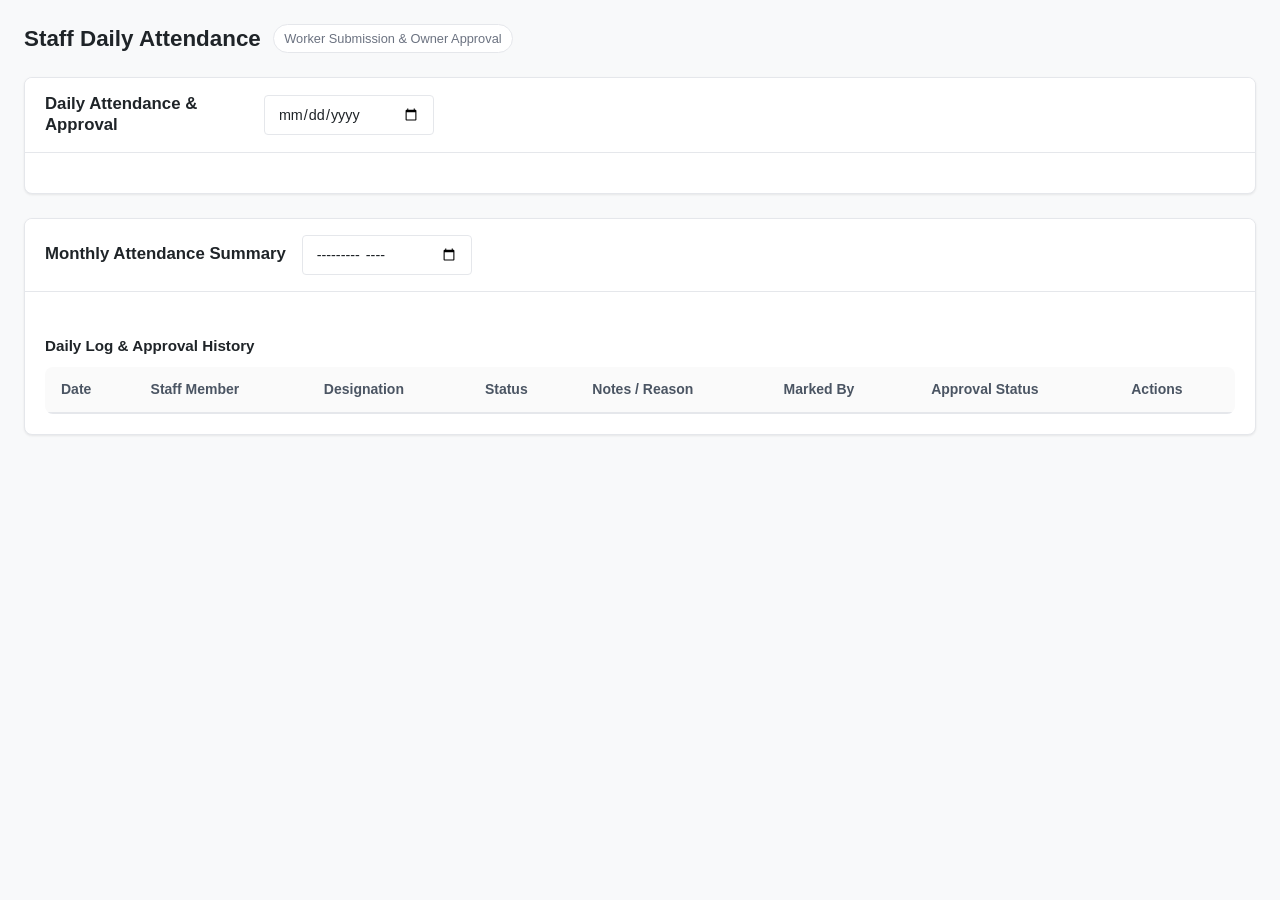
==== attendance.html @ d6c8b12f "Initial commit: Choice Auditorium management system" ====
<!DOCTYPE html>
<html lang="en">
<head>
  <meta charset="UTF-8">
  <meta name="viewport" content="width=device-width, initial-scale=1.0">
  <title>Staff Attendance | The Choice Auditorium</title>
  <link rel="stylesheet" href="css/styles.css">
  <script src="js/supabase.min.js"></script>
</head>
<body>
  <div id="header-mount"></div>

  <main class="main-container">
    <div class="page-header">
      <div class="page-title">
        <h2>Staff Daily Attendance</h2>
        <span class="page-title-badge" id="attendance-role-badge">Worker Submission & Owner Approval</span>
      </div>
      <div id="owner-permission-notice" style="font-size: 0.82rem; color: var(--muted);">
        <!-- Injected via JS -->
      </div>
    </div>

    <!-- Daily Marking & Approval Panel -->
    <div class="card" id="mark-attendance-card">
      <div class="card-header" style="flex-wrap: wrap; gap: 0.75rem;">
        <div style="display: flex; align-items: center; gap: 0.75rem;">
          <h3 class="card-title">Daily Attendance & Approval</h3>
          <input type="date" id="att-selected-date" class="form-control" style="max-width: 170px;">
        </div>
        <div id="att-workflow-hint" style="font-size: 0.8rem; color: #666;">
          <!-- Role specific instructions injected via JS -->
        </div>
      </div>
      <div class="card-body">
        <div style="display: grid; grid-template-columns: repeat(auto-fit, minmax(340px, 1fr)); gap: 1.5rem;" id="workers-marking-container">
          <!-- Populated by JS for Gopinathan & Sajitha -->
        </div>
      </div>
    </div>

    <!-- Monthly Summary Section -->
    <div class="card">
      <div class="card-header">
        <div style="display: flex; align-items: center; gap: 1rem;">
          <h3 class="card-title">Monthly Attendance Summary</h3>
          <input type="month" id="att-month-selector" class="form-control" style="max-width: 170px;">
        </div>
      </div>
      <div class="card-body">
        <div style="display: grid; grid-template-columns: repeat(auto-fit, minmax(300px, 1fr)); gap: 1.5rem; margin-bottom: 1.5rem;" id="monthly-stats-container">
          <!-- Summary cards for Gopinathan & Sajitha -->
        </div>

        <h4 style="font-size: 0.95rem; margin-bottom: 0.75rem;">Daily Log & Approval History</h4>
        <div class="table-responsive">
          <table class="data-table">
            <thead>
              <tr>
                <th>Date</th>
                <th>Staff Member</th>
                <th>Designation</th>
                <th>Status</th>
                <th>Notes / Reason</th>
                <th>Marked By</th>
                <th>Approval Status</th>
                <th>Actions</th>
              </tr>
            </thead>
            <tbody id="attendance-history-tbody">
              <!-- Injected via JS -->
            </tbody>
          </table>
        </div>
      </div>
    </div>
  </main>

  <div id="toast-mount"></div>

  <script type="module" src="js/attendance.js"></script>
</body>
</html>
---- css/styles.css ----
/* The Choice Auditorium — Design System & Main Stylesheet */
:root {
  /* Refined, eye-friendly deep crimson & burgundy (no eye strain) */
  --brand-red: #9E1B22;
  --brand-red-dark: #781217;
  --brand-red-light: #FAF5F5;
  --text: #1F2428;
  --text-light: #4B5563;
  --muted: #6B7280;
  --bg: #F8F9FA;
  --surface: #FFFFFF;
  --surface-hover: #F9FAFB;
  --border: #E5E7EB;
  --border-focus: #9E1B22;
  --success: #1E7E34;
  --success-light: #F0FDF4;
  --warning: #D97706;
  --warning-light: #FFFBEB;
  --danger: #B91C1C;
  --danger-light: #FEF2F2;
  --info: #0284C7;
  --info-light: #F0F9FF;
  
  --shadow-sm: 0 1px 3px rgba(0,0,0,0.05), 0 1px 2px rgba(0,0,0,0.03);
  --shadow-md: 0 4px 12px rgba(0,0,0,0.06);
  --shadow-lg: 0 10px 25px -5px rgba(0,0,0,0.08), 0 8px 10px -6px rgba(0,0,0,0.04);
  
  --radius-sm: 4px;
  --radius-md: 8px;
  --radius-lg: 12px;
  --radius-full: 9999px;

  --font-main: -apple-system, BlinkMacSystemFont, "Segoe UI", Roboto, Oxygen, Ubuntu, Cantarell, "Open Sans", "Helvetica Neue", sans-serif;
}

* {
  box-sizing: border-box;
  margin: 0;
  padding: 0;
}

body {
  font-family: var(--font-main);
  background-color: var(--bg);
  color: var(--text);
  line-height: 1.5;
  min-height: 100vh;
  display: flex;
  flex-direction: column;
}

/* Typography */
h1, h2, h3, h4, h5, h6 {
  color: var(--text);
  font-weight: 700;
  line-height: 1.25;
}
h1 { font-size: 1.75rem; }
h2 { font-size: 1.4rem; }
h3 { font-size: 1.15rem; }
h4 { font-size: 1rem; }

a {
  color: var(--brand-red);
  text-decoration: none;
}
a:hover {
  text-decoration: underline;
}

/* Header & Navigation */
.app-header {
  background-color: var(--surface);
  border-bottom: 1px solid var(--border);
  position: sticky;
  top: 0;
  z-index: 100;
  box-shadow: var(--shadow-sm);
}

.header-top {
  display: flex;
  align-items: center;
  justify-content: space-between;
  padding: 0.75rem 1.5rem;
  border-bottom: 1px solid var(--border);
}

.brand-container {
  display: flex;
  align-items: center;
  gap: 1rem;
}

.brand-logo-svg {
  height: 48px;
  display: flex;
  align-items: center;
  color: var(--brand-red);
}

.brand-logo-svg svg {
  height: 46px;
  width: auto;
}

.brand-details h1 {
  font-size: 1.15rem;
  letter-spacing: 0.5px;
  text-transform: uppercase;
  color: var(--text);
  margin-bottom: 2px;
}

.brand-details p {
  font-size: 0.75rem;
  color: var(--muted);
  line-height: 1.1;
}

.header-actions {
  display: flex;
  align-items: center;
  gap: 1rem;
}

/* Nav Menu */
.nav-bar {
  display: flex;
  align-items: center;
  padding: 0 1.5rem;
  overflow-x: auto;
  scrollbar-width: none;
  background-color: var(--surface);
}
.nav-bar::-webkit-scrollbar { display: none; }

.nav-links {
  display: flex;
  list-style: none;
  gap: 0.5rem;
}

.nav-link {
  display: flex;
  align-items: center;
  gap: 0.5rem;
  padding: 0.75rem 0.95rem;
  font-size: 0.9rem;
  font-weight: 600;
  color: var(--text-light);
  border-bottom: 2.5px solid transparent;
  white-space: nowrap;
  transition: all 0.15s ease;
}

.nav-link:hover {
  color: var(--brand-red);
  text-decoration: none;
  background-color: var(--surface-hover);
}

.nav-link.active {
  color: var(--brand-red);
  border-bottom-color: var(--brand-red);
  background-color: transparent;
}

/* User Badge & Notifications */
.user-profile-badge {
  display: flex;
  align-items: center;
  gap: 0.6rem;
  padding: 0.35rem 0.75rem;
  background-color: var(--bg);
  border-radius: var(--radius-full);
  border: 1px solid var(--border);
  font-size: 0.85rem;
}

.user-avatar {
  width: 28px;
  height: 28px;
  border-radius: 50%;
  background: var(--brand-red);
  color: #fff;
  display: flex;
  align-items: center;
  justify-content: center;
  font-weight: bold;
  font-size: 0.8rem;
}

.role-tag {
  font-size: 0.7rem;
  padding: 0.15rem 0.45rem;
  border-radius: var(--radius-full);
  font-weight: 700;
  text-transform: uppercase;
}
.role-owner { background-color: #EDE7F6; color: #512DA8; }
.role-worker { background-color: #E0F2F1; color: #00796B; }

.btn-icon {
  background: none;
  border: none;
  cursor: pointer;
  position: relative;
  width: 36px;
  height: 36px;
  border-radius: 50%;
  display: flex;
  align-items: center;
  justify-content: center;
  color: var(--text-light);
  transition: background 0.15s;
}
.btn-icon:hover {
  background-color: var(--bg);
}

.badge-counter {
  position: absolute;
  top: 2px;
  right: 2px;
  background: var(--brand-red);
  color: #fff;
  font-size: 0.65rem;
  font-weight: bold;
  min-width: 17px;
  height: 17px;
  border-radius: 9px;
  display: flex;
  align-items: center;
  justify-content: center;
  padding: 0 4px;
}

/* Main Layout */
.main-container {
  max-width: 1380px;
  width: 100%;
  margin: 0 auto;
  padding: 1.5rem;
  flex: 1;
}

.page-header {
  display: flex;
  justify-content: space-between;
  align-items: center;
  margin-bottom: 1.5rem;
  flex-wrap: wrap;
  gap: 1rem;
}

.page-title {
  display: flex;
  align-items: center;
  gap: 0.75rem;
}

.page-title-badge {
  font-size: 0.8rem;
  padding: 0.25rem 0.65rem;
  border-radius: var(--radius-full);
  background-color: var(--surface);
  border: 1px solid var(--border);
  color: var(--muted);
  font-weight: 500;
}

/* Cards & Panels */
.card {
  background-color: var(--surface);
  border: 1px solid var(--border);
  border-radius: var(--radius-md);
  box-shadow: var(--shadow-sm);
  margin-bottom: 1.5rem;
  overflow: hidden;
}

.card-header {
  padding: 1rem 1.25rem;
  border-bottom: 1px solid var(--border);
  display: flex;
  justify-content: space-between;
  align-items: center;
  background-color: #fff;
}

.card-title {
  font-size: 1.05rem;
  font-weight: 700;
  display: flex;
  align-items: center;
  gap: 0.5rem;
}

.card-body {
  padding: 1.25rem;
}

.card-footer {
  padding: 0.75rem 1.25rem;
  background-color: var(--surface-hover);
  border-top: 1px solid var(--border);
  display: flex;
  justify-content: flex-end;
  gap: 0.75rem;
}

/* KPI Stat Cards */
.stats-grid {
  display: grid;
  grid-template-columns: repeat(auto-fit, minmax(240px, 1fr));
  gap: 1.25rem;
  margin-bottom: 1.5rem;
}

.stat-card {
  background: var(--surface);
  border: 1px solid var(--border);
  border-radius: var(--radius-md);
  padding: 1.25rem;
  display: flex;
  align-items: center;
  justify-content: space-between;
  box-shadow: var(--shadow-sm);
  border-left: 3px solid var(--brand-red);
}
.stat-card.green { border-left-color: var(--success); }
.stat-card.amber { border-left-color: var(--warning); }
.stat-card.blue { border-left-color: var(--info); }

.stat-label {
  font-size: 0.8rem;
  text-transform: uppercase;
  letter-spacing: 0.5px;
  color: var(--muted);
  font-weight: 600;
  margin-bottom: 0.25rem;
}

.stat-value {
  font-size: 1.65rem;
  font-weight: 800;
  color: var(--text);
}

.stat-sub {
  font-size: 0.75rem;
  color: var(--muted);
  margin-top: 0.25rem;
}

.stat-icon {
  width: 44px;
  height: 44px;
  border-radius: var(--radius-md);
  background-color: var(--surface-hover);
  display: flex;
  align-items: center;
  justify-content: center;
  font-size: 1.35rem;
  color: var(--text-light);
}
.stat-card.green .stat-icon { color: var(--success); background-color: var(--success-light); }
.stat-card.amber .stat-icon { color: var(--warning); background-color: var(--warning-light); }
.stat-card.blue .stat-icon { color: var(--info); background-color: var(--info-light); }

/* Buttons */
.btn {
  display: inline-flex;
  align-items: center;
  justify-content: center;
  gap: 0.5rem;
  padding: 0.55rem 1.1rem;
  border-radius: var(--radius-sm);
  font-size: 0.875rem;
  font-weight: 600;
  cursor: pointer;
  border: 1px solid transparent;
  transition: all 0.15s ease;
  line-height: 1.2;
}

.btn-primary {
  background-color: var(--brand-red);
  color: #fff;
}
.btn-primary:hover {
  background-color: var(--brand-red-dark);
}

.btn-secondary {
  background-color: var(--surface);
  border-color: var(--border);
  color: var(--text);
}
.btn-secondary:hover {
  background-color: var(--bg);
  border-color: #ccc;
}

.btn-success {
  background-color: var(--success);
  color: #fff;
}
.btn-success:hover {
  background-color: #1B5E20;
}

.btn-danger {
  background-color: var(--danger);
  color: #fff;
}
.btn-danger:hover {
  background-color: #B71C1C;
}

.btn-outline {
  background: transparent;
  border-color: var(--brand-red);
  color: var(--brand-red);
}
.btn-outline:hover {
  background: var(--brand-red-light);
}

.btn-sm {
  padding: 0.35rem 0.65rem;
  font-size: 0.8rem;
}

/* Badges */
.badge {
  display: inline-flex;
  align-items: center;
  gap: 0.35rem;
  padding: 0.2rem 0.55rem;
  border-radius: var(--radius-full);
  font-size: 0.75rem;
  font-weight: 600;
}
.badge-confirmed { background-color: var(--success-light); color: var(--success); border: 1px solid #C8E6C9; }
.badge-approved { background-color: var(--success-light); color: var(--success); border: 1px solid #C8E6C9; }
.badge-pending { background-color: var(--warning-light); color: #B78103; border: 1px solid #FFE082; }
.badge-unmarked { background-color: #F5F5F5; color: #757575; border: 1px solid #E0E0E0; }
.badge-enquiry { background-color: var(--warning-light); color: #B78103; border: 1px solid #FFE082; }
.badge-completed { background-color: #EDE7F6; color: #5E35B1; border: 1px solid #D1C4E9; }
.badge-cancelled { background-color: var(--danger-light); color: var(--danger); border: 1px solid #FFCDD2; }

/* Tables */
.table-responsive {
  width: 100%;
  overflow-x: auto;
  border-radius: var(--radius-md);
}

.data-table {
  width: 100%;
  border-collapse: collapse;
  text-align: left;
  font-size: 0.875rem;
}

.data-table th {
  background-color: #FAFAFA;
  color: var(--text-light);
  font-weight: 700;
  padding: 0.75rem 1rem;
  border-bottom: 2px solid var(--border);
  white-space: nowrap;
}

.data-table td {
  padding: 0.85rem 1rem;
  border-bottom: 1px solid var(--border);
  vertical-align: middle;
}

.data-table tbody tr:hover {
  background-color: #FCFCFC;
}

.text-right { text-align: right; }
.text-center { text-align: center; }

/* Forms */
.form-group {
  margin-bottom: 1.1rem;
}

.form-label {
  display: block;
  font-size: 0.85rem;
  font-weight: 600;
  margin-bottom: 0.35rem;
  color: var(--text);
}

.form-control {
  width: 100%;
  padding: 0.6rem 0.8rem;
  font-size: 0.9rem;
  border: 1px solid var(--border);
  border-radius: var(--radius-sm);
  background-color: #fff;
  color: var(--text);
  font-family: inherit;
  transition: border-color 0.15s;
}

.form-control:focus {
  outline: none;
  border-color: var(--brand-red);
  box-shadow: 0 0 0 2px rgba(158, 27, 34, 0.12);
}

.form-row {
  display: flex;
  gap: 1rem;
  flex-wrap: wrap;
}
.form-col {
  flex: 1;
  min-width: 220px;
}
.form-col-sm {
  flex: 0 0 140px;
}

/* Modals */
.modal-backdrop {
  position: fixed;
  top: 0;
  left: 0;
  right: 0;
  bottom: 0;
  background-color: rgba(0, 0, 0, 0.55);
  display: none;
  align-items: center;
  justify-content: center;
  z-index: 1000;
  padding: 1rem;
  backdrop-filter: blur(2px);
}
.modal-backdrop.show {
  display: flex;
}

.modal-card {
  background: #fff;
  border-radius: var(--radius-md);
  max-width: 850px;
  width: 100%;
  max-height: 90vh;
  display: flex;
  flex-direction: column;
  box-shadow: var(--shadow-lg);
  overflow: hidden;
  animation: modalIn 0.2s ease-out;
}

@keyframes modalIn {
  from { opacity: 0; transform: translateY(12px) scale(0.98); }
  to { opacity: 1; transform: translateY(0) scale(1); }
}

.modal-header {
  padding: 1rem 1.25rem;
  border-bottom: 1px solid var(--border);
  display: flex;
  justify-content: space-between;
  align-items: center;
  background-color: #fff;
}

.modal-header h3 {
  font-size: 1.15rem;
  color: var(--text);
}

.modal-body {
  padding: 1.25rem;
  overflow-y: auto;
}

.modal-footer {
  padding: 0.85rem 1.25rem;
  border-top: 1px solid var(--border);
  display: flex;
  justify-content: flex-end;
  gap: 0.75rem;
  background-color: var(--surface-hover);
}

/* Notifications Panel Dropdown */
.notif-dropdown {
  position: absolute;
  top: 55px;
  right: 1.5rem;
  width: 360px;
  max-width: 90vw;
  background: #fff;
  border: 1px solid var(--border);
  border-radius: var(--radius-md);
  box-shadow: var(--shadow-lg);
  z-index: 500;
  display: none;
}
.notif-dropdown.show { display: block; }

.notif-header {
  padding: 0.75rem 1rem;
  border-bottom: 1px solid var(--border);
  display: flex;
  justify-content: space-between;
  align-items: center;
}

.notif-list {
  max-height: 380px;
  overflow-y: auto;
  list-style: none;
}

.notif-item {
  padding: 0.75rem 1rem;
  border-bottom: 1px solid var(--border);
  display: flex;
  gap: 0.75rem;
  cursor: pointer;
  transition: background 0.1s;
}
.notif-item:hover {
  background-color: var(--surface-hover);
}
.notif-item.unread {
  background-color: #FEF9F9;
  border-left: 3px solid var(--brand-red);
}

.notif-icon {
  width: 32px;
  height: 32px;
  border-radius: 50%;
  display: flex;
  align-items: center;
  justify-content: center;
  flex-shrink: 0;
}

.notif-content h5 {
  font-size: 0.85rem;
  margin-bottom: 2px;
}
.notif-content p {
  font-size: 0.78rem;
  color: var(--muted);
}
.notif-content .time {
  font-size: 0.7rem;
  color: #999;
  margin-top: 4px;
}

/* Toast Alerts */
.toast-container {
  position: fixed;
  bottom: 1.5rem;
  right: 1.5rem;
  z-index: 2000;
  display: flex;
  flex-direction: column;
  gap: 0.5rem;
}

.toast {
  background: var(--surface);
  border: 1px solid var(--border);
  border-left: 4px solid var(--brand-red);
  padding: 0.75rem 1.1rem;
  border-radius: var(--radius-sm);
  box-shadow: var(--shadow-md);
  font-size: 0.875rem;
  display: flex;
  align-items: center;
  gap: 0.75rem;
  animation: slideToast 0.25s ease-out;
  min-width: 280px;
}
.toast.success { border-left-color: var(--success); }
.toast.warning { border-left-color: var(--warning); }
.toast.danger { border-left-color: var(--danger); }

@keyframes slideToast {
  from { transform: translateX(100%); opacity: 0; }
  to { transform: translateX(0); opacity: 1; }
}

/* Signature Pad Canvas */
.sig-canvas-wrapper {
  border: 1px dashed var(--border);
  border-radius: var(--radius-sm);
  background: #FFF;
  position: relative;
  margin-top: 0.25rem;
}
.sig-canvas {
  width: 100%;
  height: 140px;
  cursor: crosshair;
  display: block;
}
.sig-actions {
  display: flex;
  justify-content: space-between;
  padding: 0.35rem 0.5rem;
  background: #FAFAFA;
  border-top: 1px solid var(--border);
  font-size: 0.75rem;
}

/* Calendar Grid (Month View) */
.cal-grid-header {
  display: grid;
  grid-template-columns: repeat(7, 1fr);
  background: #FAFAFA;
  border-bottom: 1px solid var(--border);
  text-align: center;
  font-weight: 700;
  font-size: 0.8rem;
  color: var(--text-light);
  padding: 0.5rem 0;
}

.cal-grid {
  display: grid;
  grid-template-columns: repeat(7, 1fr);
  border-left: 1px solid var(--border);
  border-top: 1px solid var(--border);
}

.cal-day-cell {
  min-height: 105px;
  border-right: 1px solid var(--border);
  border-bottom: 1px solid var(--border);
  padding: 0.4rem;
  background: #fff;
  transition: background 0.1s;
}
.cal-day-cell:hover {
  background: #FCFCFC;
}
.cal-day-cell.diff-month {
  background: #F9F9F9;
  color: #BBB;
}
.cal-day-cell.today {
  background: #FFFDF0;
}
.cal-day-number {
  font-size: 0.8rem;
  font-weight: 700;
  margin-bottom: 0.25rem;
  display: inline-block;
}
.cal-day-cell.today .cal-day-number {
  color: var(--brand-red);
  border-bottom: 2px solid var(--brand-red);
}

.cal-event-pill {
  font-size: 0.7rem;
  padding: 0.2rem 0.35rem;
  border-radius: var(--radius-sm);
  background: var(--surface-hover);
  color: var(--text);
  margin-bottom: 2px;
  white-space: nowrap;
  overflow: hidden;
  text-overflow: ellipsis;
  cursor: pointer;
  border-left: 3px solid var(--muted);
  font-weight: 600;
}
.cal-event-pill.confirmed {
  background: var(--success-light);
  color: var(--success);
  border-left-color: var(--success);
}
.cal-event-pill.enquiry {
  background: var(--warning-light);
  color: #B78103;
  border-left-color: var(--warning);
}

/* Responsive adjustments */
@media (max-width: 768px) {
  .header-top {
    padding: 0.5rem 1rem;
  }
  .brand-details p {
    display: none;
  }
  .nav-bar {
    padding: 0 0.5rem;
  }
  .main-container {
    padding: 1rem;
  }
  .stats-grid {
    grid-template-columns: 1fr;
  }
  .cal-grid-header, .cal-grid {
    font-size: 0.75rem;
  }
  .cal-day-cell {
    min-height: 70px;
    padding: 0.2rem;
  }
}
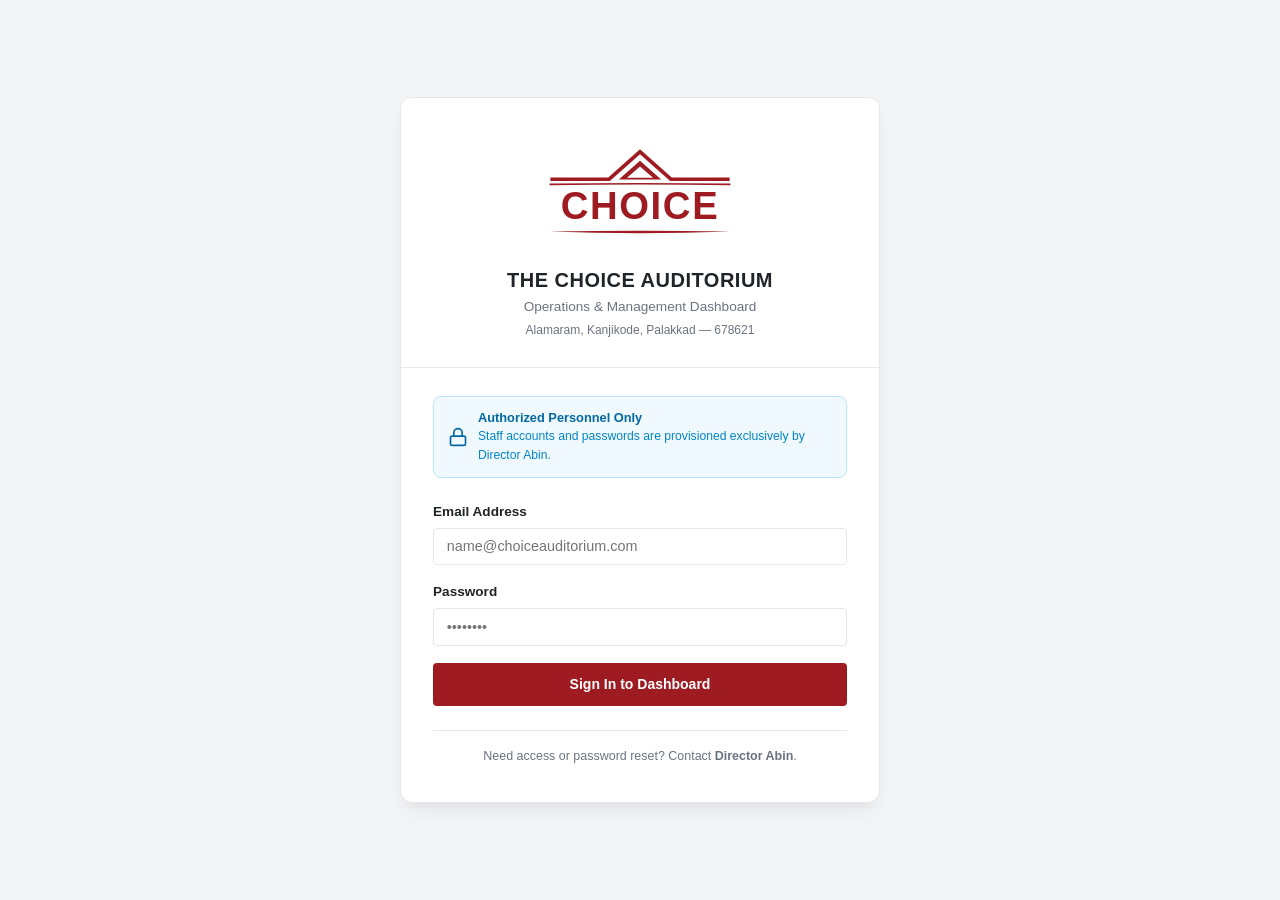
==== commit 34a70345: "fix(sync): route attendance and bookings through atomic sync endpoint to bypass trigger error and pe" ====
--- a/attendance.html
+++ b/attendance.html
@@ -76,8 +76,66 @@
     </div>
   </main>
 
+  <!-- Modal: Admin Edit Attendance Record -->
+  <div class="modal-backdrop" id="edit-attendance-modal">
+    <div class="modal-card" style="max-width: 480px;">
+      <div class="modal-header">
+        <h3>Admin Attendance Override / Edit</h3>
+        <button class="btn-icon" id="close-edit-att-modal-btn">X</button>
+      </div>
+      <div class="modal-body">
+        <form id="edit-attendance-form">
+          <input type="hidden" id="edit-att-id">
+          <input type="hidden" id="edit-att-worker-id">
+
+          <div class="form-group">
+            <label class="form-label">Staff Member</label>
+            <input type="text" id="edit-att-worker-name" class="form-control" readonly style="background: #F5F5F5; font-weight: 600;">
+          </div>
+
+          <div class="form-group">
+            <label class="form-label" for="edit-att-date">Attendance Date *</label>
+            <input type="date" id="edit-att-date" class="form-control" required>
+          </div>
+
+          <div class="form-group">
+            <label class="form-label">Attendance Status *</label>
+            <div style="display: flex; gap: 1rem; margin-top: 0.25rem;">
+              <label style="display: flex; align-items: center; gap: 0.35rem; font-size: 0.88rem; cursor: pointer;">
+                <input type="radio" name="edit_att_status" value="present" checked> Present
+              </label>
+              <label style="display: flex; align-items: center; gap: 0.35rem; font-size: 0.88rem; cursor: pointer;">
+                <input type="radio" name="edit_att_status" value="half-day"> Half-Day
+              </label>
+              <label style="display: flex; align-items: center; gap: 0.35rem; font-size: 0.88rem; cursor: pointer;">
+                <input type="radio" name="edit_att_status" value="absent"> Absent
+              </label>
+            </div>
+          </div>
+
+          <div class="form-group">
+            <label class="form-label" for="edit-att-note">Admin Notes / Remarks</label>
+            <textarea id="edit-att-note" class="form-control" rows="2" placeholder="Reason for edit or override..."></textarea>
+          </div>
+
+          <div class="form-group">
+            <label class="form-label" for="edit-att-approval">Approval Decision *</label>
+            <select id="edit-att-approval" class="form-control" required>
+              <option value="Approved">Approved (Verified by Admin)</option>
+              <option value="Pending Approval">Pending Approval</option>
+            </select>
+          </div>
+        </form>
+      </div>
+      <div class="modal-footer">
+        <button type="button" class="btn btn-secondary" id="cancel-edit-att-modal-btn">Cancel</button>
+        <button type="button" class="btn btn-primary" id="save-edit-att-btn">Save Changes</button>
+      </div>
+    </div>
+  </div>
+
   <div id="toast-mount"></div>
 
-  <script type="module" src="js/attendance.js"></script>
+  <script type="module" src="js/attendance.js?v=3"></script>
 </body>
 </html>
--- a/css/styles.css
+++ b/css/styles.css
@@ -797,29 +797,272 @@
   border-left-color: var(--warning);
 }
 
-/* Responsive adjustments */
+/* ==============================================================================
+   RESPONSIVE DESIGN SYSTEM (MOBILE & TABLET ADAPTATION)
+   ============================================================================== */
+
+@media (max-width: 992px) {
+  .stats-grid {
+    grid-template-columns: repeat(2, 1fr);
+  }
+}
+
 @media (max-width: 768px) {
+  /* Prevent iOS automatic zoom on text input focus */
+  .form-control, input, select, textarea {
+    font-size: 16px !important;
+  }
+
+  /* Header & Navigation */
   .header-top {
-    padding: 0.5rem 1rem;
-  }
+    padding: 0.65rem 0.85rem;
+    flex-wrap: wrap;
+    gap: 0.6rem;
+  }
+
+  .brand-container {
+    gap: 0.6rem;
+  }
+
+  .brand-logo-svg {
+    height: 38px;
+  }
+
+  .brand-logo-svg svg {
+    height: 36px;
+  }
+
+  .brand-details h1 {
+    font-size: 0.95rem;
+  }
+
   .brand-details p {
     display: none;
   }
+
+  .header-actions {
+    width: 100%;
+    justify-content: space-between;
+    padding-top: 0.4rem;
+    border-top: 1px dashed var(--border);
+    gap: 0.4rem;
+  }
+
+  .user-profile-badge {
+    padding: 0.25rem 0.5rem;
+    gap: 0.4rem;
+  }
+
+  .user-avatar {
+    width: 28px;
+    height: 28px;
+    font-size: 0.75rem;
+  }
+
+  .user-profile-badge > div:last-child {
+    max-width: 110px;
+    overflow: hidden;
+    text-overflow: ellipsis;
+    white-space: nowrap;
+  }
+
   .nav-bar {
     padding: 0 0.5rem;
-  }
+    -webkit-overflow-scrolling: touch;
+  }
+
+  .nav-links {
+    gap: 0.25rem;
+  }
+
+  .nav-link {
+    padding: 0.65rem 0.75rem;
+    font-size: 0.82rem;
+  }
+
+  /* Main Container & Cards */
   .main-container {
-    padding: 1rem;
-  }
+    padding: 0.85rem;
+  }
+
+  .page-header {
+    flex-direction: column;
+    align-items: stretch;
+    gap: 0.75rem;
+    margin-bottom: 1.25rem;
+  }
+
+  .page-header .btn {
+    width: 100%;
+    justify-content: center;
+    padding: 0.65rem;
+  }
+
+  .card-header {
+    flex-direction: column;
+    align-items: stretch;
+    gap: 0.75rem;
+    padding: 0.85rem 1rem;
+  }
+
+  .card-header > div,
+  .card-header input,
+  .card-header select,
+  .card-header .btn {
+    width: 100% !important;
+    max-width: 100% !important;
+  }
+
+  .card-body {
+    padding: 1rem 0.85rem;
+  }
+
   .stats-grid {
     grid-template-columns: 1fr;
-  }
-  .cal-grid-header, .cal-grid {
+    gap: 0.75rem;
+  }
+
+  .stat-card {
+    padding: 1rem;
+  }
+
+  /* Modals */
+  .modal-backdrop {
+    padding: 0.5rem;
+    align-items: flex-end;
+  }
+
+  .modal-card {
+    width: 100% !important;
+    max-width: 100% !important;
+    max-height: 94vh;
+    border-radius: var(--radius-lg) var(--radius-lg) 0 0;
+    margin: 0;
+  }
+
+  .modal-header {
+    padding: 0.85rem 1rem;
+  }
+
+  .modal-body {
+    padding: 1rem 0.85rem;
+    max-height: 72vh;
+    -webkit-overflow-scrolling: touch;
+  }
+
+  .form-row {
+    flex-direction: column;
+    gap: 0;
+  }
+
+  .form-col,
+  .form-col-sm {
+    min-width: 100% !important;
+    flex: 1 1 100% !important;
+  }
+
+  .modal-footer {
+    flex-direction: column-reverse;
+    gap: 0.5rem;
+    padding: 0.75rem 1rem;
+  }
+
+  .modal-footer .btn {
+    width: 100%;
+    justify-content: center;
+  }
+
+  /* Tables & Horizontal Scrolling */
+  .table-responsive {
+    border-radius: 0;
+    -webkit-overflow-scrolling: touch;
+    margin: 0 -0.85rem;
+    width: calc(100% + 1.7rem);
+    padding: 0 0.85rem;
+  }
+
+  .data-table th,
+  .data-table td {
+    padding: 0.65rem 0.75rem;
+    font-size: 0.8rem;
+  }
+
+  /* Calendar */
+  .cal-grid-header {
+    font-size: 0.7rem;
+    padding: 0.35rem 0;
+  }
+
+  .cal-grid {
+    font-size: 0.7rem;
+  }
+
+  .cal-day-cell {
+    min-height: 65px;
+    padding: 0.2rem;
+  }
+
+  .cal-day-number {
+    font-size: 0.72rem;
+    margin-bottom: 0.15rem;
+  }
+
+  .cal-event-pill {
+    font-size: 0.62rem;
+    padding: 0.12rem 0.25rem;
+    margin-bottom: 2px;
+  }
+
+  /* Notifications Dropdown */
+  .notif-dropdown {
+    top: 90px;
+    right: 0.5rem;
+    left: 0.5rem;
+    width: auto;
+    max-width: none;
+  }
+
+  /* Toast alerts */
+  .toast-container {
+    left: 1rem;
+    right: 1rem;
+    bottom: 1rem;
+  }
+
+  .toast {
+    min-width: auto;
+    width: 100%;
+  }
+
+  /* Signature canvas */
+  .sig-canvas {
+    height: 120px;
+  }
+}
+
+@media (max-width: 480px) {
+  .btn-sm {
+    padding: 0.35rem 0.5rem;
     font-size: 0.75rem;
   }
-  .cal-day-cell {
-    min-height: 70px;
-    padding: 0.2rem;
-  }
-}
-
+
+  .badge {
+    font-size: 0.7rem;
+    padding: 0.15rem 0.4rem;
+  }
+
+  .brand-details h1 {
+    font-size: 0.88rem;
+  }
+
+  .user-profile-badge span.role-tag {
+    display: none;
+  }
+}
+
+@keyframes spin {
+  from { transform: rotate(0deg); }
+  to { transform: rotate(360deg); }
+}
+
+
